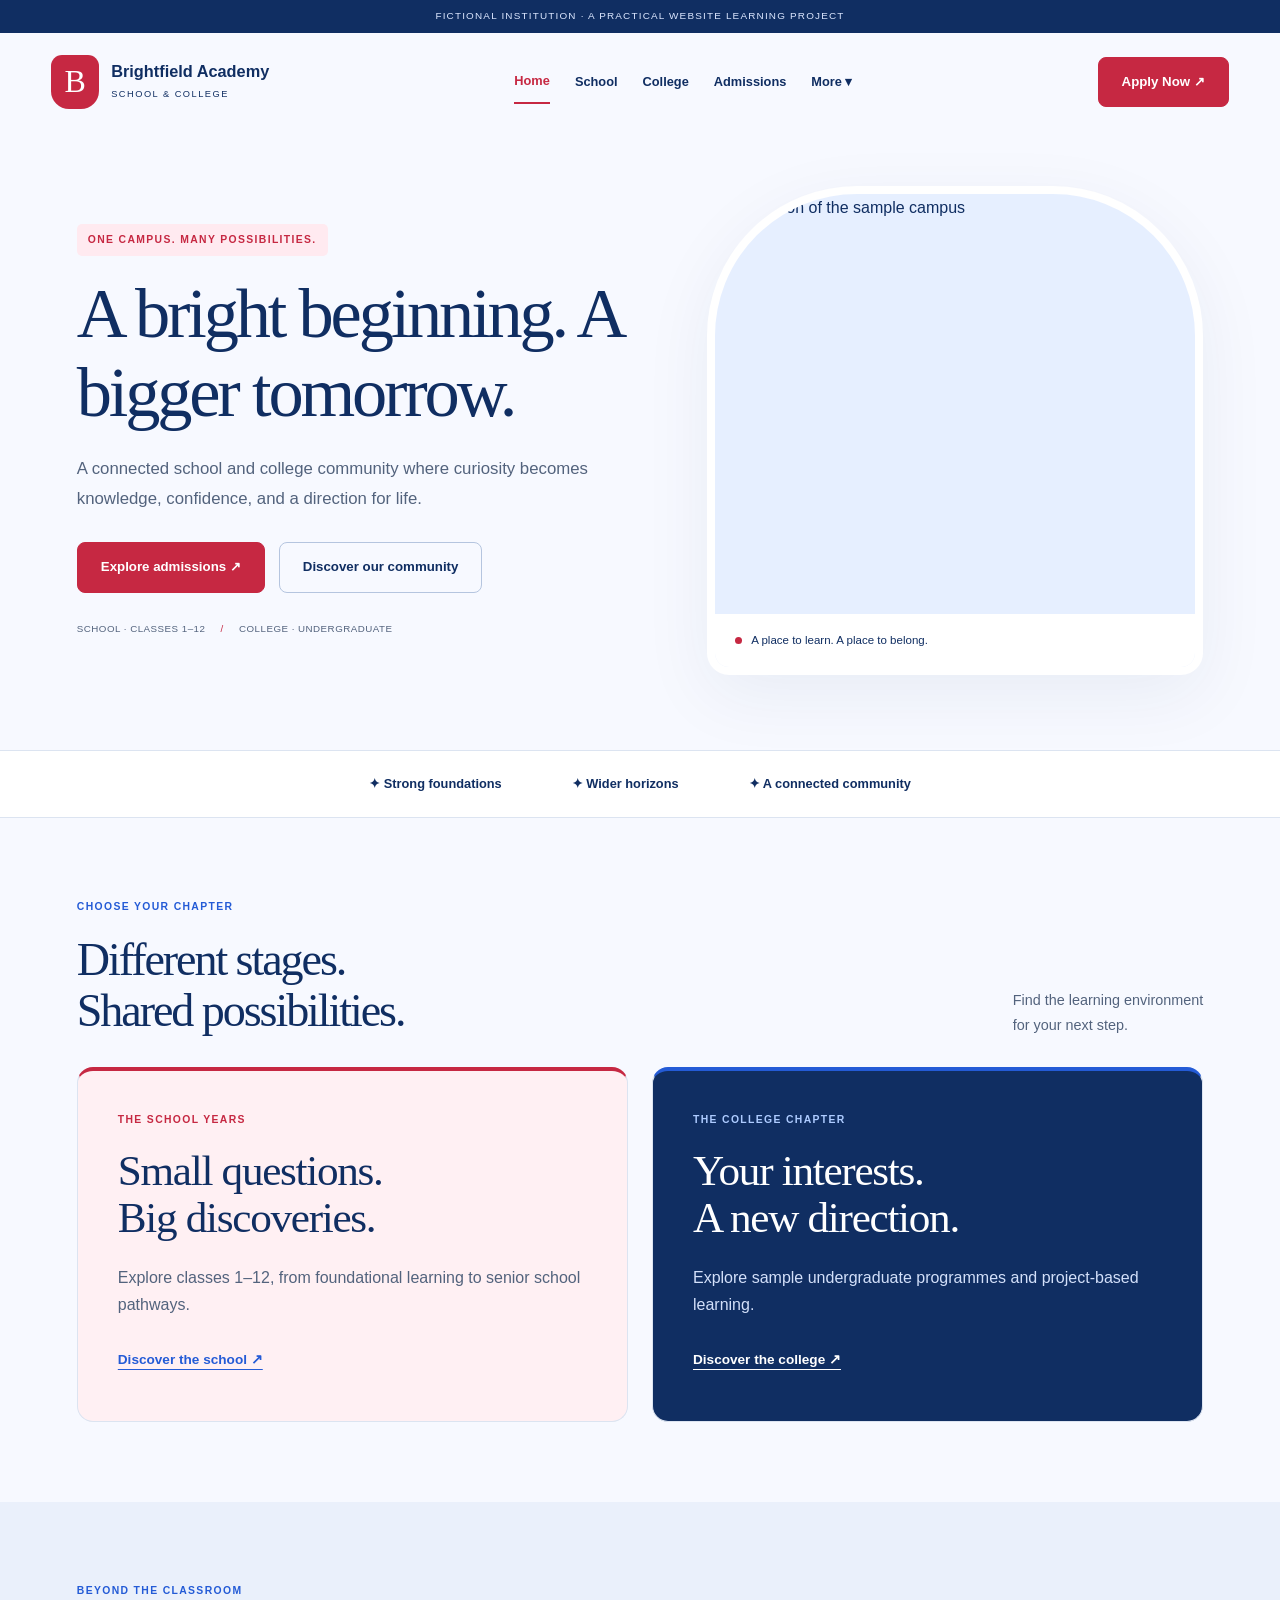
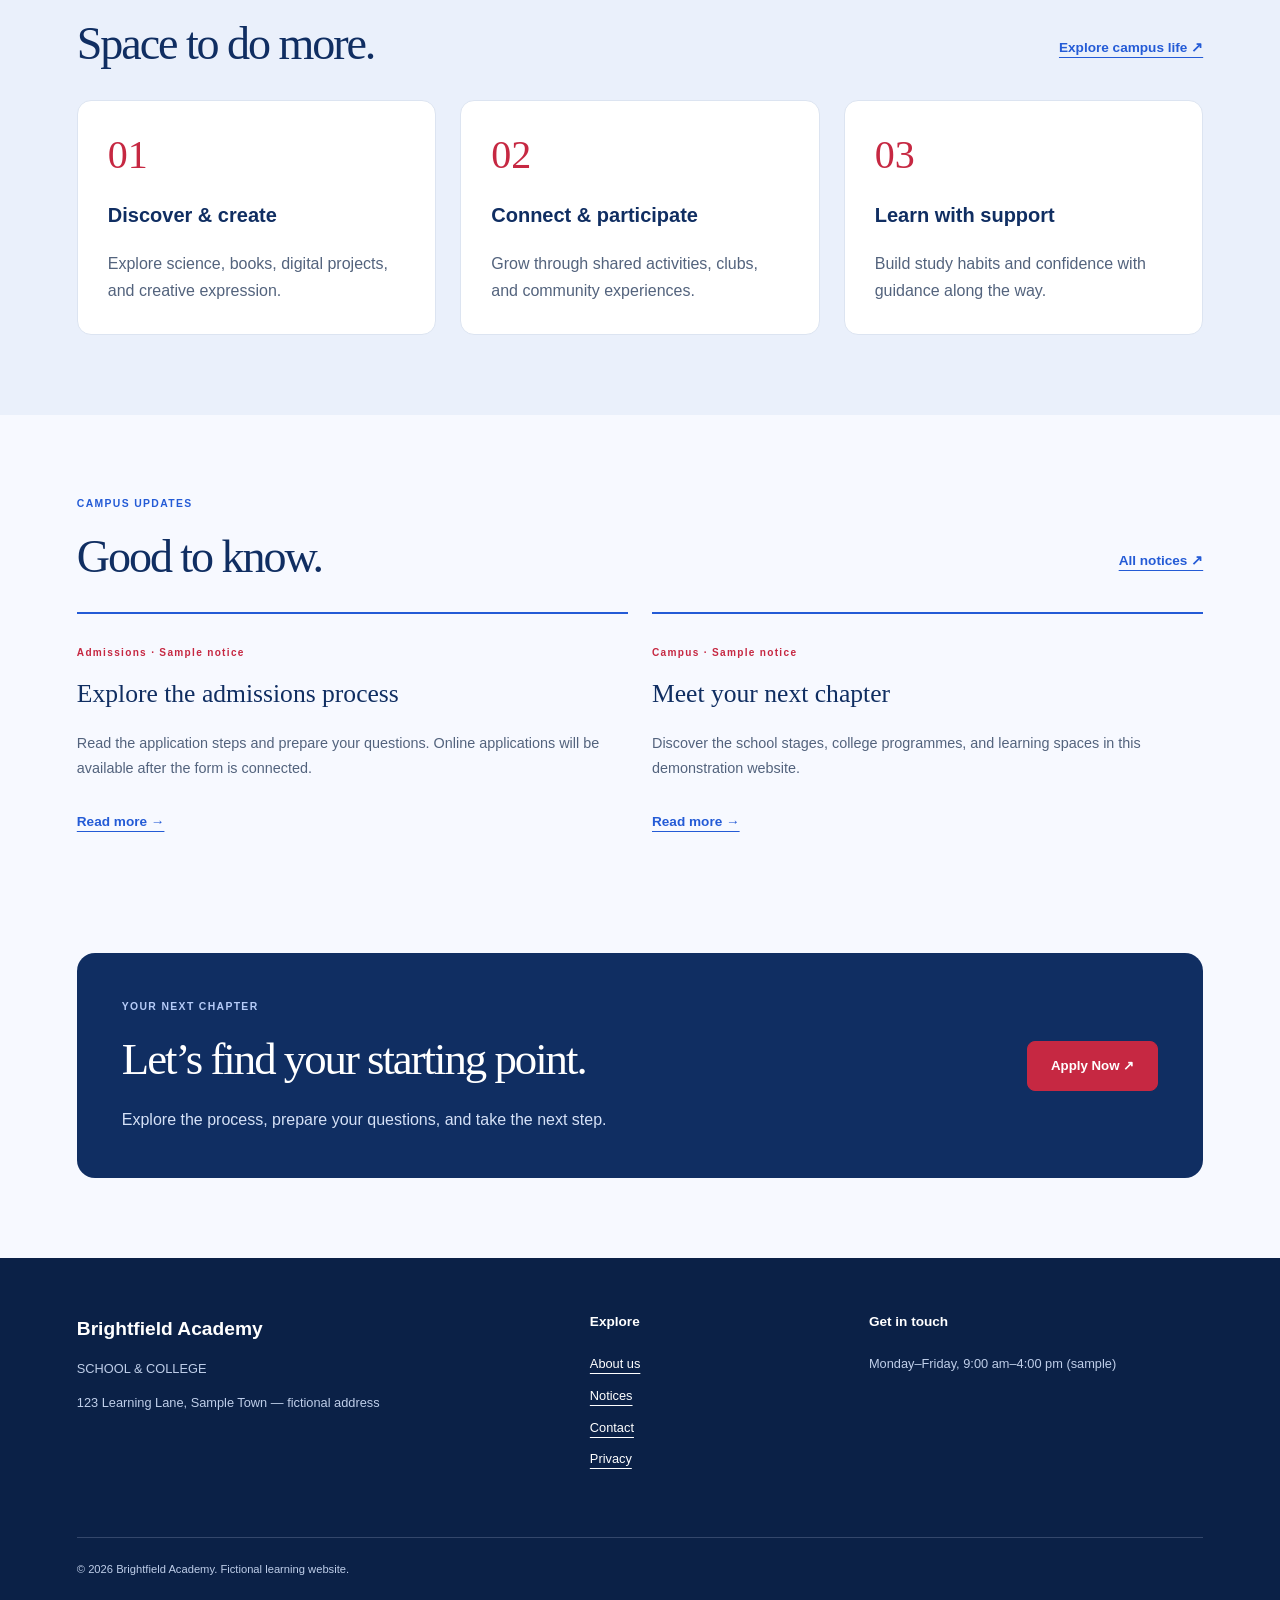
==== index.html @ e0f7668a "Add institution website" ====
<!doctype html>
<html lang="en"><head><meta charset="utf-8"><meta name="viewport" content="width=device-width, initial-scale=1, viewport-fit=cover"><meta name="description" content="Home — a sample school and college website."><title>Home | Brightfield Academy</title><link rel="stylesheet" href="site.css"><script src="site-config.js" defer></script><script src="site.js" defer></script></head>
<body data-title="Home"><a class="skip" href="#main">Skip to content</a><div class="demo-banner" data-demo>FICTIONAL INSTITUTION · A PRACTICAL WEBSITE LEARNING PROJECT</div><header id="site-header" class="site-header"></header><noscript><div class="info-note">Enable JavaScript to load institution details and navigation. <a href="index.html">Home</a> · <a href="school.html">School</a> · <a href="college.html">College</a> · <a href="admissions.html">Admissions</a> · <a href="contact.html">Contact</a></div></noscript><main id="main"><section class="home-hero wrap"><div class="hero-copy"><p class="eyebrow pill">ONE CAMPUS. MANY POSSIBILITIES.</p><h1 data-text="heroTitle">A bright beginning. A bigger tomorrow.</h1><p class="lead" data-text="heroDescription"></p><div class="actions"><a class="button" href="admissions.html">Explore admissions ↗</a><a class="secondary-button" href="about.html">Discover our community</a></div><p class="hero-foot">SCHOOL · CLASSES 1–12 <span>/</span> COLLEGE · UNDERGRADUATE</p></div><figure class="hero-visual"><img data-hero-image src="assets/campus.svg" alt="Illustrated campus"><figcaption><span class="visual-dot"></span> A place to learn. A place to belong.</figcaption></figure></section>
<div class="value-strip"><span>✦ Strong foundations</span><span>✦ Wider horizons</span><span>✦ A connected community</span></div>
<section class="section wrap"><div class="section-head"><div><p class="eyebrow">CHOOSE YOUR CHAPTER</p><h2>Different stages.<br> Shared possibilities.</h2></div><p>Find the learning environment<br> for your next step.</p></div><div class="grid two"><article class="path-card school-path"><p class="eyebrow">THE SCHOOL YEARS</p><h3>Small questions.<br> Big discoveries.</h3><p>Explore classes 1–12, from foundational learning to senior school pathways.</p><a class="inline-link" href="school.html">Discover the school ↗</a></article><article class="path-card college-path"><p class="eyebrow">THE COLLEGE CHAPTER</p><h3>Your interests.<br> A new direction.</h3><p>Explore sample undergraduate programmes and project-based learning.</p><a class="inline-link" href="college.html">Discover the college ↗</a></article></div></section>
<section class="tinted"><div class="section wrap"><div class="section-head"><div><p class="eyebrow">BEYOND THE CLASSROOM</p><h2>Space to do more.</h2></div><a class="inline-link" href="facilities.html">Explore campus life ↗</a></div><div class="grid three"><article class="card"><span class="feature-number">01</span><h3>Discover & create</h3><p>Explore science, books, digital projects, and creative expression.</p></article><article class="card"><span class="feature-number">02</span><h3>Connect & participate</h3><p>Grow through shared activities, clubs, and community experiences.</p></article><article class="card"><span class="feature-number">03</span><h3>Learn with support</h3><p>Build study habits and confidence with guidance along the way.</p></article></div></div></section>
<section class="section wrap"><div class="section-head"><div><p class="eyebrow">CAMPUS UPDATES</p><h2>Good to know.</h2></div><a href="notices.html" class="inline-link">All notices ↗</a></div><div class="grid two" data-notices></div></section><section class="cta wrap"><div><p class="eyebrow">YOUR NEXT CHAPTER</p><h2>Let’s find your starting point.</h2><p>Explore the process, prepare your questions, and take the next step.</p></div><a href="apply.html" class="button">Apply Now ↗</a></section></main><footer id="site-footer" class="site-footer"></footer><nav id="bottom-nav" class="bottom-nav" aria-label="Mobile navigation"></nav><dialog id="more-menu" aria-labelledby="menu-title"><div class="menu-top"><div><p class="eyebrow">EXPLORE</p><h2 id="menu-title">Find your next step.</h2></div><button type="button" aria-label="Close menu">✕</button></div><nav aria-label="All pages"></nav></dialog></body></html>
---- site.css ----
/* Shared layout for every page. Everyday content belongs in site-config.js. */
:root{--navy:#102e62;--blue:#245bd6;--red:#c62842;--text:#53637d;--paper:#f7f9ff;--line:#dce4f1;--white:#fff}*{box-sizing:border-box}html{scroll-behavior:smooth}body{margin:0;background:var(--paper);font:16px/1.7 Arial,Helvetica,sans-serif;color:var(--navy)}[hidden]{display:none!important}img{max-width:100%;display:block}a{color:inherit;text-underline-offset:5px}button,input{font:inherit}button{cursor:pointer}a,button,summary{outline-offset:5px}p{color:var(--text);margin:0 0 20px}h1,h2,h3{line-height:1.12;margin:0 0 22px}h1,h2{font-family:Georgia,serif;font-weight:400;letter-spacing:-.045em}h1{font-size:clamp(2.5rem,5.5vw,5.1rem);overflow-wrap:break-word}h2{font-size:clamp(2rem,3.6vw,3.3rem)}h3{font-size:1.25rem;line-height:1.3}figure{margin:0}.wrap{width:min(1180px,88%);margin-inline:auto}.demo-banner{background:var(--navy);color:#dce7ff;text-align:center;font-size:.62rem;letter-spacing:.12em;padding:8px 15px}.site-header{width:min(1320px,92%);margin:auto;display:flex;align-items:center;justify-content:space-between;gap:24px;padding:22px 0}.brand{display:flex;align-items:center;gap:12px;text-decoration:none;min-width:0}.brand strong{display:block;font-size:1.02rem;line-height:1.25}.brand small{display:block;font-size:.58rem;letter-spacing:.16em;margin-top:5px}.brand-mark{display:grid;place-items:center;background:var(--red);color:white;border-radius:11px 11px 18px 18px;width:48px;height:54px;flex-shrink:0;font:2rem Georgia,serif;overflow:hidden}.brand-mark img{width:100%;height:100%;object-fit:contain;background:white}.desktop-nav{display:flex;align-items:center;gap:25px}.desktop-nav a,.nav-more{font-size:.8rem;text-decoration:none;font-weight:bold;padding:10px 0}.desktop-nav a[aria-current]{color:var(--red);border-bottom:2px solid var(--red)}.nav-more{background:none;border:0;color:var(--navy)}.button,.secondary-button{min-height:48px;display:inline-flex;align-items:center;justify-content:center;text-align:center;gap:12px;padding:13px 23px;text-decoration:none;border-radius:8px;font-size:.83rem;font-weight:bold;background:var(--red);color:white;border:1px solid var(--red)}.button:hover{background:#a91d35}.secondary-button{color:var(--navy);background:transparent;border-color:#b5c5df}.secondary-button:hover{background:#eaf0ff}.header-apply{white-space:nowrap;flex-shrink:0}.home-hero{display:grid;grid-template-columns:1.15fr 1fr;gap:60px;align-items:center;padding:55px 0 75px}.home-hero>*{min-width:0}.eyebrow{font-size:.65rem;font-weight:bold;letter-spacing:.13em;color:var(--blue);margin-bottom:18px}.pill{display:inline-block;padding:7px 11px;background:#ffeaf0;color:var(--red);border-radius:5px}.lead{font-size:1.05rem;max-width:620px;line-height:1.8}.actions{display:flex;flex-wrap:wrap;gap:14px;margin:28px 0}.hero-foot{font-size:.61rem;letter-spacing:.05em;margin:0}.hero-foot span{margin:0 12px;color:var(--red)}.hero-visual{background:#e6efff;border:8px solid white;border-radius:150px 150px 22px 22px;overflow:hidden;box-shadow:0 20px 70px #102e6210}.hero-visual img{width:100%;height:auto;aspect-ratio:8/7;object-fit:contain}.hero-visual figcaption{display:flex;align-items:center;gap:9px;padding:17px 20px;background:white;font-size:.72rem}.visual-dot{width:7px;height:7px;border-radius:50%;background:var(--red);flex-shrink:0}.value-strip{display:flex;justify-content:center;gap:70px;flex-wrap:wrap;padding:22px 6%;border-block:1px solid var(--line);background:white;font-size:.8rem;font-weight:bold}.section{padding-block:80px}.section-head{display:flex;justify-content:space-between;align-items:end;gap:35px;margin-bottom:30px}.section-head h2{margin-bottom:0}.section-head>p{max-width:350px;font-size:.9rem;margin:0}.grid{display:grid;gap:24px}.grid>*{min-width:0}.two{grid-template-columns:repeat(2,minmax(0,1fr))}.three{grid-template-columns:repeat(3,minmax(0,1fr))}.path-card{padding:40px;border:1px solid var(--line);border-radius:16px;background:#fff}.path-card h3{font:2.7rem/1.1 Georgia,serif;letter-spacing:-.03em}.school-path{background:#fff0f3;border-top:4px solid var(--red)}.school-path .eyebrow{color:var(--red)}.college-path{background:var(--navy);color:white;border-top:4px solid var(--blue)}.college-path p{color:#d3e0fa}.college-path .inline-link{color:white}.college-path .eyebrow{color:#adcbff}.inline-link{font-size:.85rem;font-weight:bold;display:inline-block;padding:10px 0;color:var(--blue)}.tinted{background:#eaf0fb}.card{padding:30px;background:white;border:1px solid var(--line);border-radius:14px}.card p:last-child{margin-bottom:0}.feature-number{display:block;font:2.5rem Georgia,serif;color:var(--red);margin-bottom:24px}.notice-card{padding:30px 0;border-top:2px solid var(--blue)}.notice-card h3{font:1.6rem Georgia,serif}.notice-card p{font-size:.9rem}.notice-card .eyebrow{font-size:.63rem;color:var(--red)}.cta{display:flex;align-items:center;justify-content:space-between;gap:35px;margin-bottom:80px;border-radius:18px;background:var(--navy);color:white;padding:45px}.cta h2{font-size:clamp(2rem,3.5vw,3rem)}.cta p{color:#d5e1f7}.cta .eyebrow{color:#b5cbf8}.cta p:last-child{margin:0}.cta .button{flex-shrink:0}.site-footer{background:#0b2147;color:white;padding:55px max(6%,calc((100% - 1180px)/2)) 25px;display:grid;grid-template-columns:1.4fr .7fr 1fr;gap:45px;font-size:.8rem}.site-footer strong{font-size:1.2rem}.site-footer p{color:#bfcee9;margin:12px 0;overflow-wrap:anywhere}.site-footer h3{font-size:.85rem}.site-footer a{display:block;width:fit-content;max-width:100%;overflow-wrap:anywhere;margin-bottom:10px}.copyright{grid-column:1/-1;border-top:1px solid #34476b;padding-top:22px;font-size:.7rem}.page-hero{padding:65px 0 55px;border-bottom:1px solid var(--line)}.page-hero h1{max-width:900px}.page-hero .lead{margin:0}.split{display:grid;grid-template-columns:repeat(2,minmax(0,1fr));align-items:center;gap:65px}.rounded-image{width:100%;border-radius:20px;background:#e6efff}.small{font-size:.8rem}.info-note{padding:20px;border-left:3px solid var(--blue);background:#edf3ff;font-size:.85rem;margin-top:28px}.course{border-top:3px solid var(--blue);display:flex;flex-direction:column}.course .inline-link{margin-top:auto}.gallery-card{background:white;border:1px solid var(--line);border-radius:14px;overflow:hidden}.gallery-card img{width:100%;aspect-ratio:4/3;object-fit:cover}.gallery-card figcaption{padding:16px 20px;font-size:.85rem}.steps{padding:0;list-style:none;display:grid;grid-template-columns:repeat(4,minmax(0,1fr));gap:25px;counter-reset:step}.steps li{counter-increment:step;border-top:2px solid var(--blue);padding-top:22px}.steps li:before{content:'0' counter(step);display:block;font:2rem Georgia,serif;color:var(--red);margin-bottom:20px}.steps p{font-size:.9rem}.check-list{padding-left:20px}.check-list li{padding:8px 0;color:var(--text)}.check-list li::marker{color:var(--red)}.narrow{max-width:800px}details{border-bottom:1px solid var(--line);padding:20px 0}summary{cursor:pointer;font-weight:bold;min-height:30px}details p{margin-top:16px;font-size:.9rem}.application-layout{display:grid;grid-template-columns:1.1fr 1fr;align-items:start;gap:60px}.application-panel{padding:35px;border:1px solid var(--line);border-radius:16px;background:white;border-top:4px solid var(--red)}.status-tag{display:inline-block;font-size:.62rem;color:#a31f35;background:#ffeaf0;padding:5px 10px;border-radius:5px;margin-bottom:20px;letter-spacing:.08em;font-weight:bold}.contact-list article{padding:22px 0;border-bottom:1px solid var(--line)}.contact-list a{display:block;width:fit-content;overflow-wrap:anywhere}.contact-list .eyebrow{margin-bottom:8px}.contact-help h2{font-size:2.5rem}.contact-help .small{margin-top:24px}.prose h2{font-size:1.8rem;margin-top:35px}.prose h2:first-child{margin-top:0}.bottom-nav{display:none}.skip{position:absolute;top:-100px;left:15px;background:white;z-index:50;padding:12px}.skip:focus{top:12px}.locked{overflow:hidden}dialog{border:0;padding:30px;border-radius:22px;color:var(--navy);width:min(540px,calc(100% - 32px));max-height:85dvh;box-shadow:0 25px 90px #061c4a45}dialog::backdrop{background:#061c4a99;backdrop-filter:blur(4px)}.menu-top{display:flex;justify-content:space-between;align-items:start;gap:20px}.menu-top h2{font-size:1.8rem}.menu-top .eyebrow{margin-bottom:10px}.menu-top button{width:44px;height:44px;border:0;border-radius:50%;background:#edf2fc;color:var(--navy);flex-shrink:0}dialog nav{display:grid}dialog nav a{display:flex;align-items:center;gap:18px;padding:14px 5px;min-height:51px;text-decoration:none;border-top:1px solid var(--line);font-size:.9rem}dialog nav [aria-current]{color:var(--red);font-weight:bold}.menu-number{font-size:.7rem;color:var(--red)}.menu-arrow{margin-left:auto;color:var(--blue)}
@media(max-width:1100px){.desktop-nav{gap:17px}.site-header{gap:16px}.brand strong{font-size:.9rem}.home-hero{gap:32px}.hero-visual{border-radius:100px 100px 18px 18px}.three{grid-template-columns:repeat(2,minmax(0,1fr))}.steps{grid-template-columns:repeat(2,minmax(0,1fr))}}
@media(max-width:900px){body{padding-bottom:calc(76px + env(safe-area-inset-bottom))}.desktop-nav{display:none}.site-header{width:88%;padding-block:17px}.header-apply{min-height:44px;padding:10px 14px;font-size:.75rem}.home-hero{grid-template-columns:1fr;padding:35px 0 45px;gap:30px}.hero-copy{max-width:650px}.home-hero h1{font-size:clamp(2.6rem,7.8vw,4.3rem);max-width:650px}.hero-visual{width:100%;max-width:650px;border-radius:70px 70px 18px 18px}.hero-visual img{aspect-ratio:8/5;object-fit:contain}.value-strip{justify-content:flex-start;gap:12px 28px;font-size:.7rem}.section{padding-block:55px}.split,.application-layout{grid-template-columns:1fr;gap:30px}.section-head{align-items:start}.cta{padding:32px;margin-bottom:55px}.site-footer{gap:25px;grid-template-columns:1fr 1fr}.site-footer>div:first-child{grid-column:1/-1}.page-hero{padding:40px 0}.page-hero h1{font-size:clamp(2.5rem,7.5vw,4rem)}.bottom-nav{position:fixed;bottom:0;left:0;right:0;z-index:30;display:grid;grid-template-columns:repeat(5,minmax(0,1fr));gap:0;background:#fffffffa;backdrop-filter:blur(12px);border-top:1px solid var(--line);box-shadow:0 -5px 30px #102e6210;padding:7px 8px calc(7px + env(safe-area-inset-bottom))}.bottom-nav a,.bottom-nav button{display:flex;flex-direction:column;align-items:center;justify-content:center;gap:2px;min-height:53px;min-width:0;padding:4px 0;background:none;border:0;color:var(--text);text-decoration:none;font-size:.6rem;font-weight:bold;border-radius:10px;line-height:1.5}.bottom-nav .nav-icon{font-size:1.4rem;line-height:1.2}.bottom-nav [aria-current],.bottom-nav button[aria-expanded=true]{color:var(--red);background:#fff0f3}dialog{margin:auto 0 0;width:100%;max-width:none;border-radius:22px 22px 0 0;padding:25px 6% calc(25px + env(safe-area-inset-bottom));max-height:85dvh}}
@media(max-width:560px){.wrap{width:88%}.brand{gap:8px}.brand strong{font-size:.8rem;max-width:145px}.brand small{font-size:.48rem;letter-spacing:.1em}.brand-mark{width:36px;height:42px;font-size:1.6rem}.site-header{gap:10px}.header-apply{padding:9px 11px;font-size:.68rem}.demo-banner{font-size:.52rem;letter-spacing:.06em}.home-hero h1{font-size:clamp(2.1rem,9.5vw,3.1rem);line-height:1.08}.lead{font-size:.95rem}.pill{font-size:.53rem;letter-spacing:.08em}.actions{flex-direction:column}.actions a{width:100%}.hero-foot{font-size:.55rem;line-height:1.8}.hero-foot span{margin-inline:6px}.hero-visual{border-width:5px;border-radius:55px 55px 16px 16px}.hero-visual img{aspect-ratio:8/5.6}.hero-visual figcaption{font-size:.63rem;padding:13px}.two,.three{grid-template-columns:1fr}.section-head{display:block}.section-head>p,.section-head>.inline-link{margin-top:16px}.path-card{padding:27px}.path-card h3{font-size:2.2rem}.card{padding:25px}.cta{display:block;padding:28px}.cta .button{width:100%;margin-top:24px}.cta h2{font-size:2rem}.site-footer{grid-template-columns:1fr}.site-footer>div:first-child{grid-column:auto}.copyright{grid-column:auto}.page-hero h1{font-size:clamp(2.15rem,9vw,3rem)}.page-hero h1 br{display:none}.page-hero h1 br:after{content:' '}.steps{grid-template-columns:1fr;gap:20px}.steps li{padding:18px 0}.steps li:before{margin-bottom:12px}.application-panel{padding:25px}.contact-help h2{font-size:2rem}h2{font-size:2.15rem}}
@media(prefers-reduced-motion:reduce){html{scroll-behavior:auto}}
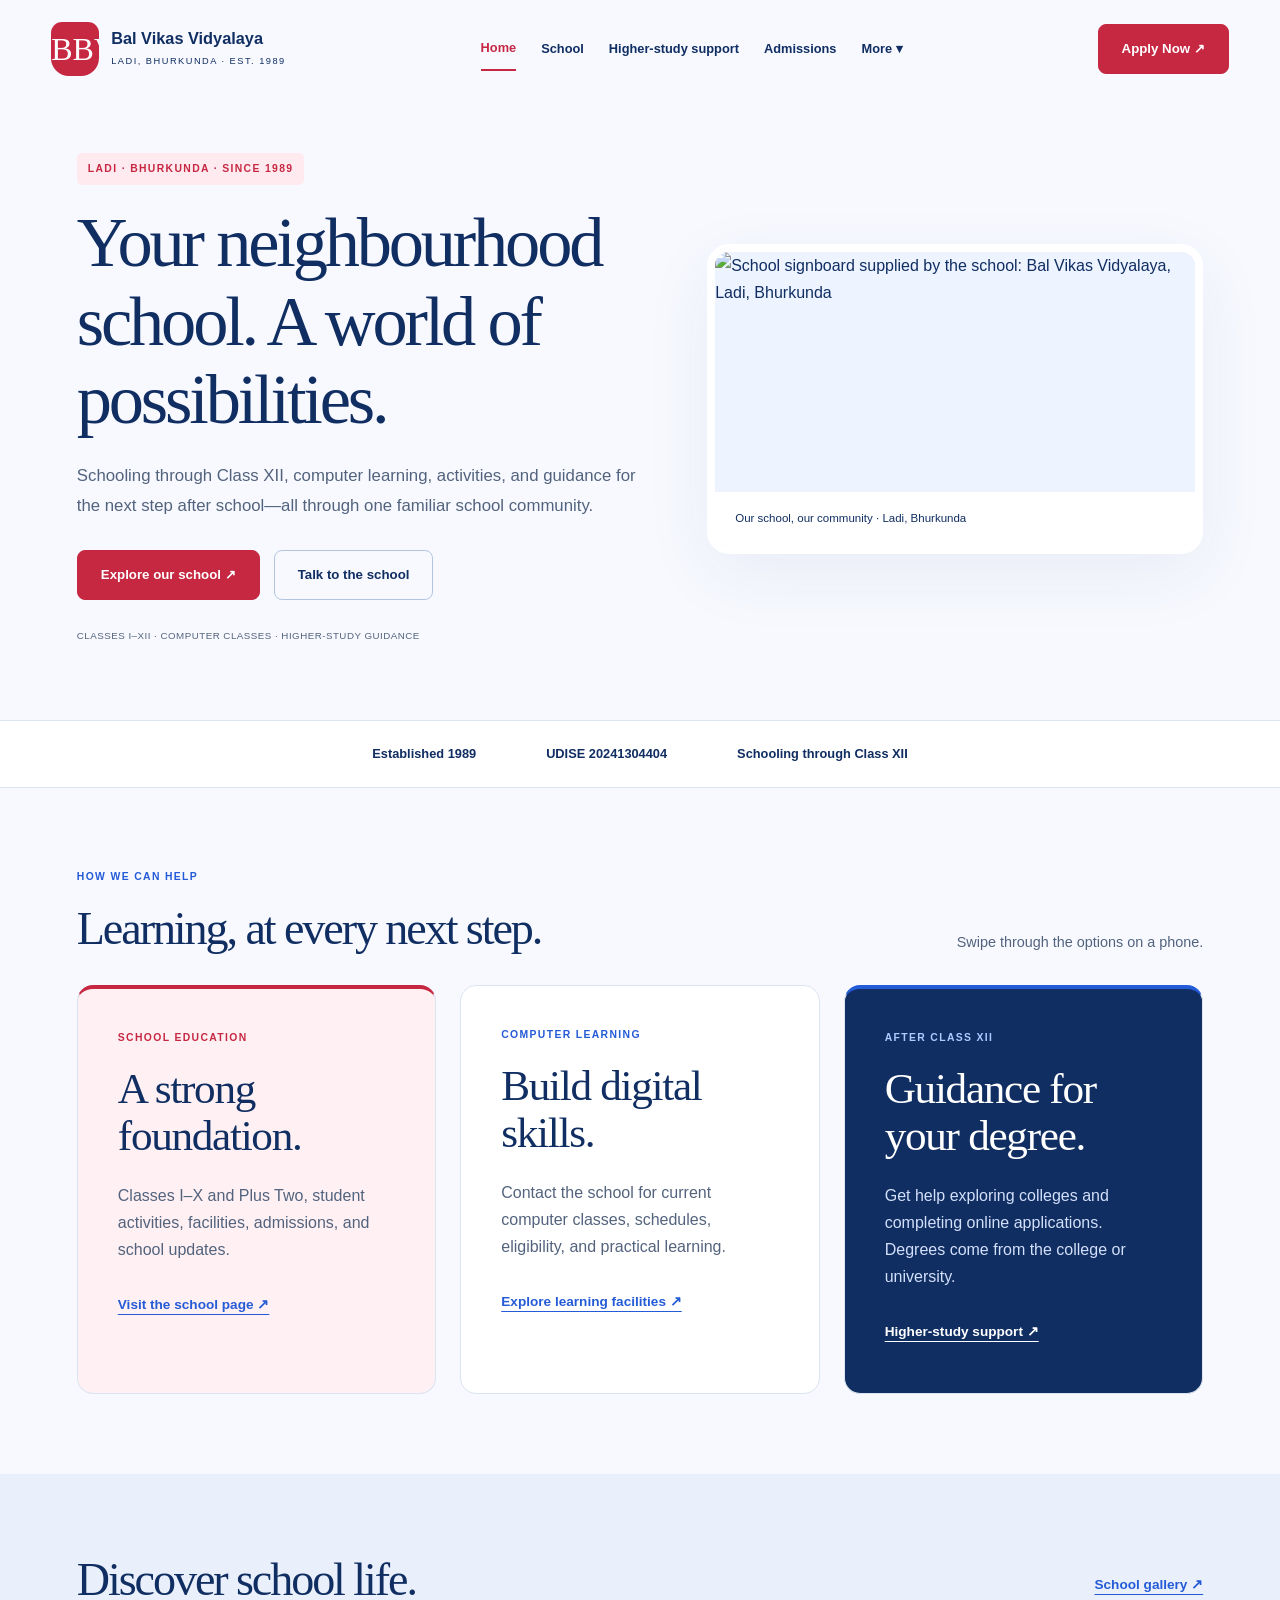
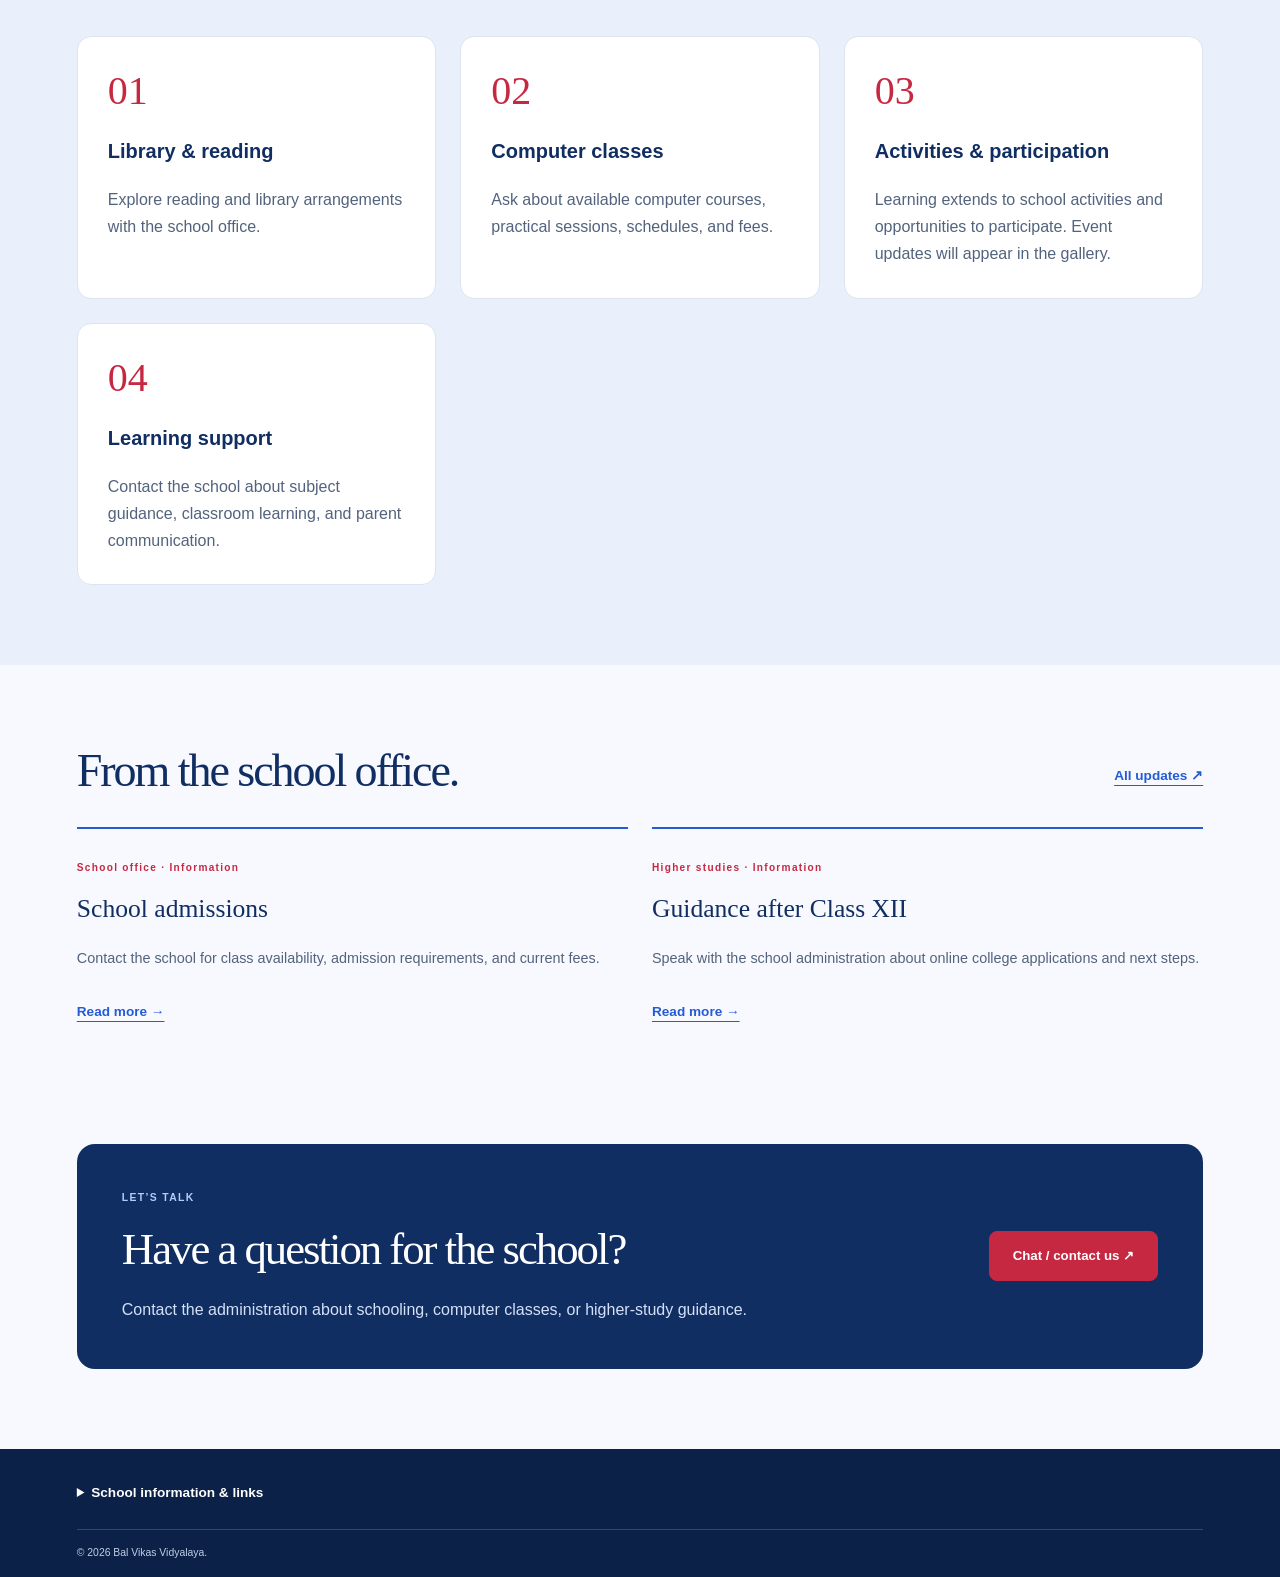
==== commit fc44c93d: "v1" ====
--- a/index.html
+++ b/index.html
@@ -1,7 +1,3 @@
 <!doctype html>
-<html lang="en"><head><meta charset="utf-8"><meta name="viewport" content="width=device-width, initial-scale=1, viewport-fit=cover"><meta name="description" content="Home — a sample school and college website."><title>Home | Brightfield Academy</title><link rel="stylesheet" href="site.css"><script src="site-config.js" defer></script><script src="site.js" defer></script></head>
-<body data-title="Home"><a class="skip" href="#main">Skip to content</a><div class="demo-banner" data-demo>FICTIONAL INSTITUTION · A PRACTICAL WEBSITE LEARNING PROJECT</div><header id="site-header" class="site-header"></header><noscript><div class="info-note">Enable JavaScript to load institution details and navigation. <a href="index.html">Home</a> · <a href="school.html">School</a> · <a href="college.html">College</a> · <a href="admissions.html">Admissions</a> · <a href="contact.html">Contact</a></div></noscript><main id="main"><section class="home-hero wrap"><div class="hero-copy"><p class="eyebrow pill">ONE CAMPUS. MANY POSSIBILITIES.</p><h1 data-text="heroTitle">A bright beginning. A bigger tomorrow.</h1><p class="lead" data-text="heroDescription"></p><div class="actions"><a class="button" href="admissions.html">Explore admissions ↗</a><a class="secondary-button" href="about.html">Discover our community</a></div><p class="hero-foot">SCHOOL · CLASSES 1–12 <span>/</span> COLLEGE · UNDERGRADUATE</p></div><figure class="hero-visual"><img data-hero-image src="assets/campus.svg" alt="Illustrated campus"><figcaption><span class="visual-dot"></span> A place to learn. A place to belong.</figcaption></figure></section>
-<div class="value-strip"><span>✦ Strong foundations</span><span>✦ Wider horizons</span><span>✦ A connected community</span></div>
-<section class="section wrap"><div class="section-head"><div><p class="eyebrow">CHOOSE YOUR CHAPTER</p><h2>Different stages.<br> Shared possibilities.</h2></div><p>Find the learning environment<br> for your next step.</p></div><div class="grid two"><article class="path-card school-path"><p class="eyebrow">THE SCHOOL YEARS</p><h3>Small questions.<br> Big discoveries.</h3><p>Explore classes 1–12, from foundational learning to senior school pathways.</p><a class="inline-link" href="school.html">Discover the school ↗</a></article><article class="path-card college-path"><p class="eyebrow">THE COLLEGE CHAPTER</p><h3>Your interests.<br> A new direction.</h3><p>Explore sample undergraduate programmes and project-based learning.</p><a class="inline-link" href="college.html">Discover the college ↗</a></article></div></section>
-<section class="tinted"><div class="section wrap"><div class="section-head"><div><p class="eyebrow">BEYOND THE CLASSROOM</p><h2>Space to do more.</h2></div><a class="inline-link" href="facilities.html">Explore campus life ↗</a></div><div class="grid three"><article class="card"><span class="feature-number">01</span><h3>Discover & create</h3><p>Explore science, books, digital projects, and creative expression.</p></article><article class="card"><span class="feature-number">02</span><h3>Connect & participate</h3><p>Grow through shared activities, clubs, and community experiences.</p></article><article class="card"><span class="feature-number">03</span><h3>Learn with support</h3><p>Build study habits and confidence with guidance along the way.</p></article></div></div></section>
-<section class="section wrap"><div class="section-head"><div><p class="eyebrow">CAMPUS UPDATES</p><h2>Good to know.</h2></div><a href="notices.html" class="inline-link">All notices ↗</a></div><div class="grid two" data-notices></div></section><section class="cta wrap"><div><p class="eyebrow">YOUR NEXT CHAPTER</p><h2>Let’s find your starting point.</h2><p>Explore the process, prepare your questions, and take the next step.</p></div><a href="apply.html" class="button">Apply Now ↗</a></section></main><footer id="site-footer" class="site-footer"></footer><nav id="bottom-nav" class="bottom-nav" aria-label="Mobile navigation"></nav><dialog id="more-menu" aria-labelledby="menu-title"><div class="menu-top"><div><p class="eyebrow">EXPLORE</p><h2 id="menu-title">Find your next step.</h2></div><button type="button" aria-label="Close menu">✕</button></div><nav aria-label="All pages"></nav></dialog></body></html>+<html lang="en"><head><meta charset="utf-8"><meta name="viewport" content="width=device-width, initial-scale=1, viewport-fit=cover"><meta name="description" content="Home — Bal Vikas Vidyalaya, Ladi, Bhurkunda, established 1989."><title>Home | Bal Vikas Vidyalaya</title><link rel="stylesheet" href="site.css"><script src="site-config.js" defer></script><script src="site.js" defer></script></head>
+<body data-title="Home"><a class="skip" href="#main">Skip to content</a><div class="demo-banner" data-demo>BAL VIKAS VIDYALAYA · LADI, BHURKUNDA</div><header id="site-header" class="site-header"></header><noscript><div class="info-note">Enable JavaScript to load institution details and navigation. <a href="index.html">Home</a> · <a href="school.html">School</a> · <a href="college.html">Higher-study support</a> · <a href="admissions.html">Admissions</a> · <a href="contact.html">Contact</a></div></noscript><main id="main"><section class="home-hero wrap"><div class="hero-copy"><p class="eyebrow pill">LADI · BHURKUNDA · SINCE 1989</p><h1 data-text="heroTitle"></h1><p class="lead" data-text="heroDescription"></p><div class="actions"><a class="button" href="school.html">Explore our school ↗</a><a class="secondary-button" href="chat.html">Talk to the school</a></div><p class="hero-foot">CLASSES I–XII · COMPUTER CLASSES · HIGHER-STUDY GUIDANCE</p></div><figure class="hero-visual"><img data-hero-image src="assets/school-board.png" alt="School signboard"><figcaption>Our school, our community · Ladi, Bhurkunda</figcaption></figure></section><div class="value-strip"><span>Established <strong data-text="established"></strong></span><span>UDISE <strong data-text="udise"></strong></span><span>Schooling through Class XII</span></div><section class="section wrap"><div class="section-head"><div><p class="eyebrow">HOW WE CAN HELP</p><h2>Learning, at every next step.</h2></div><p>Swipe through the options on a phone.</p></div><div class="grid three mobile-rail"><article class="path-card school-path"><p class="eyebrow">SCHOOL EDUCATION</p><h3>A strong foundation.</h3><p>Classes I–X and Plus Two, student activities, facilities, admissions, and school updates.</p><a href="school.html" class="inline-link">Visit the school page ↗</a></article><article class="path-card"><p class="eyebrow">COMPUTER LEARNING</p><h3>Build digital skills.</h3><p>Contact the school for current computer classes, schedules, eligibility, and practical learning.</p><a href="facilities.html" class="inline-link">Explore learning facilities ↗</a></article><article class="path-card college-path"><p class="eyebrow">AFTER CLASS XII</p><h3>Guidance for your degree.</h3><p>Get help exploring colleges and completing online applications. Degrees come from the college or university.</p><a href="college.html" class="inline-link">Higher-study support ↗</a></article></div></section><section class="tinted"><div class="section wrap"><div class="section-head"><h2>Discover school life.</h2><a href="gallery.html" class="inline-link">School gallery ↗</a></div><div class="grid three mobile-rail" data-facilities></div></div></section><section class="section wrap"><div class="section-head"><h2>From the school office.</h2><a href="notices.html" class="inline-link">All updates ↗</a></div><div class="grid two mobile-rail" data-notices></div></section><section class="cta wrap"><div><p class="eyebrow">LET’S TALK</p><h2>Have a question for the school?</h2><p>Contact the administration about schooling, computer classes, or higher-study guidance.</p></div><a class="button" href="chat.html">Chat / contact us ↗</a></section></main><footer id="site-footer" class="site-footer"></footer><nav id="bottom-nav" class="bottom-nav" aria-label="Mobile navigation"></nav><dialog id="more-menu" aria-labelledby="menu-title"><div class="menu-top"><div><p class="eyebrow">EXPLORE</p><h2 id="menu-title">Find your next step.</h2></div><button type="button" aria-label="Close menu">✕</button></div><nav aria-label="All pages"></nav></dialog></body></html>
--- a/site.css
+++ b/site.css
@@ -4,3 +4,12 @@
 @media(max-width:900px){body{padding-bottom:calc(76px + env(safe-area-inset-bottom))}.desktop-nav{display:none}.site-header{width:88%;padding-block:17px}.header-apply{min-height:44px;padding:10px 14px;font-size:.75rem}.home-hero{grid-template-columns:1fr;padding:35px 0 45px;gap:30px}.hero-copy{max-width:650px}.home-hero h1{font-size:clamp(2.6rem,7.8vw,4.3rem);max-width:650px}.hero-visual{width:100%;max-width:650px;border-radius:70px 70px 18px 18px}.hero-visual img{aspect-ratio:8/5;object-fit:contain}.value-strip{justify-content:flex-start;gap:12px 28px;font-size:.7rem}.section{padding-block:55px}.split,.application-layout{grid-template-columns:1fr;gap:30px}.section-head{align-items:start}.cta{padding:32px;margin-bottom:55px}.site-footer{gap:25px;grid-template-columns:1fr 1fr}.site-footer>div:first-child{grid-column:1/-1}.page-hero{padding:40px 0}.page-hero h1{font-size:clamp(2.5rem,7.5vw,4rem)}.bottom-nav{position:fixed;bottom:0;left:0;right:0;z-index:30;display:grid;grid-template-columns:repeat(5,minmax(0,1fr));gap:0;background:#fffffffa;backdrop-filter:blur(12px);border-top:1px solid var(--line);box-shadow:0 -5px 30px #102e6210;padding:7px 8px calc(7px + env(safe-area-inset-bottom))}.bottom-nav a,.bottom-nav button{display:flex;flex-direction:column;align-items:center;justify-content:center;gap:2px;min-height:53px;min-width:0;padding:4px 0;background:none;border:0;color:var(--text);text-decoration:none;font-size:.6rem;font-weight:bold;border-radius:10px;line-height:1.5}.bottom-nav .nav-icon{font-size:1.4rem;line-height:1.2}.bottom-nav [aria-current],.bottom-nav button[aria-expanded=true]{color:var(--red);background:#fff0f3}dialog{margin:auto 0 0;width:100%;max-width:none;border-radius:22px 22px 0 0;padding:25px 6% calc(25px + env(safe-area-inset-bottom));max-height:85dvh}}
 @media(max-width:560px){.wrap{width:88%}.brand{gap:8px}.brand strong{font-size:.8rem;max-width:145px}.brand small{font-size:.48rem;letter-spacing:.1em}.brand-mark{width:36px;height:42px;font-size:1.6rem}.site-header{gap:10px}.header-apply{padding:9px 11px;font-size:.68rem}.demo-banner{font-size:.52rem;letter-spacing:.06em}.home-hero h1{font-size:clamp(2.1rem,9.5vw,3.1rem);line-height:1.08}.lead{font-size:.95rem}.pill{font-size:.53rem;letter-spacing:.08em}.actions{flex-direction:column}.actions a{width:100%}.hero-foot{font-size:.55rem;line-height:1.8}.hero-foot span{margin-inline:6px}.hero-visual{border-width:5px;border-radius:55px 55px 16px 16px}.hero-visual img{aspect-ratio:8/5.6}.hero-visual figcaption{font-size:.63rem;padding:13px}.two,.three{grid-template-columns:1fr}.section-head{display:block}.section-head>p,.section-head>.inline-link{margin-top:16px}.path-card{padding:27px}.path-card h3{font-size:2.2rem}.card{padding:25px}.cta{display:block;padding:28px}.cta .button{width:100%;margin-top:24px}.cta h2{font-size:2rem}.site-footer{grid-template-columns:1fr}.site-footer>div:first-child{grid-column:auto}.copyright{grid-column:auto}.page-hero h1{font-size:clamp(2.15rem,9vw,3rem)}.page-hero h1 br{display:none}.page-hero h1 br:after{content:' '}.steps{grid-template-columns:1fr;gap:20px}.steps li{padding:18px 0}.steps li:before{margin-bottom:12px}.application-panel{padding:25px}.contact-help h2{font-size:2rem}h2{font-size:2.15rem}}
 @media(prefers-reduced-motion:reduce){html{scroll-behavior:auto}}
+/* School services and compact mobile presentation */
+.hero-visual{border-radius:22px}.hero-visual img{aspect-ratio:2/1;object-fit:contain;background:#edf3ff}.hero-visual figcaption{font-size:.72rem}
+.school-stats{display:grid;grid-template-columns:repeat(4,minmax(0,1fr));gap:15px;margin-bottom:18px}.school-stats article{padding:24px;background:white;border:1px solid var(--line);border-radius:12px}.school-stats strong{font:1.7rem Georgia,serif;display:block;line-height:1.2;margin-bottom:10px}.school-stats span{font-size:.75rem;color:var(--text)}
+.filters{display:flex;gap:10px;flex-wrap:wrap;margin-bottom:18px}.filters button{background:white;border:1px solid var(--line);color:var(--navy);padding:10px 17px;min-height:44px;border-radius:9px}.filters button[aria-pressed=true]{background:var(--blue);color:white}.gallery-card figcaption p{font-size:.58rem;margin-bottom:8px}.gallery-card .inline-link{display:block}.gallery-card img{object-fit:contain;background:#e6efff}
+.site-footer{display:block;padding:24px max(6%,calc((100% - 1180px)/2)) 16px}.footer-details{margin:0;padding:0;border:0}.footer-details>summary{font-size:.85rem;min-height:44px;display:list-item;padding:8px 0;color:white}.footer-grid{display:grid;grid-template-columns:1.4fr .7fr 1fr;gap:30px;padding-top:22px}.site-footer .copyright{padding-top:14px;margin:12px 0 0;font-size:.65rem}.site-footer .footer-grid p{font-size:.75rem}
+#more-menu{padding:0;overflow:hidden}#more-menu[open]{display:flex;flex-direction:column;max-height:85dvh}.menu-top{padding:24px 26px 12px;flex-shrink:0;border-bottom:1px solid var(--line);background:white}.menu-top h2{margin-bottom:12px}.menu-top button{position:relative;z-index:2}.menu-top .eyebrow{margin-bottom:8px}#more-menu nav{overflow-y:auto;overscroll-behavior:contain;padding:0 26px max(22px,env(safe-area-inset-bottom));min-height:0}#more-menu nav a{flex-shrink:0}
+@media(max-width:1100px){.desktop-nav{gap:12px}.desktop-nav a,.nav-more{font-size:.73rem}}
+@media(max-width:900px){.home-hero{gap:25px}.hero-visual{border-radius:15px}.hero-visual img{aspect-ratio:2/1}.footer-grid{grid-template-columns:1fr 1fr;gap:18px}.footer-grid>div:first-child{grid-column:1/-1}.mobile-rail{display:grid;grid-auto-flow:column;grid-template-columns:none;grid-auto-columns:minmax(0,80%);gap:16px;overflow-x:auto;scroll-snap-type:x mandatory;overscroll-behavior-x:contain;padding:3px 0 16px;scroll-padding-inline:0}.mobile-rail>*{scroll-snap-align:start;min-width:0}.mobile-rail .path-card{padding:26px}.mobile-rail .path-card h3{font-size:2rem}.school-stats{grid-template-columns:repeat(2,minmax(0,1fr))}.section{padding-block:42px}.site-footer{padding-top:18px}#more-menu{padding:0}#more-menu nav{padding-bottom:calc(20px + env(safe-area-inset-bottom))}}
+@media(max-width:560px){.school-stats article{padding:18px}.school-stats strong{font-size:1.35rem}.school-stats span{font-size:.7rem}.school-stats{gap:10px}.footer-grid{grid-template-columns:repeat(2,minmax(0,1fr));gap:18px}.footer-grid>div:first-child{grid-column:1/-1}.site-footer strong{font-size:1rem}.site-footer .copyright{font-size:.6rem}.site-footer h3{font-size:.75rem}.site-footer a{font-size:.73rem}.home-hero h1{font-size:clamp(2rem,8.8vw,2.9rem)}.brand strong{max-width:160px}.mobile-rail{grid-auto-columns:86%}.cta{padding:26px}.cta .button{min-height:46px}.menu-top{padding:20px 6% 10px}.menu-top h2{font-size:1.55rem}#more-menu nav{padding-inline:6%}}
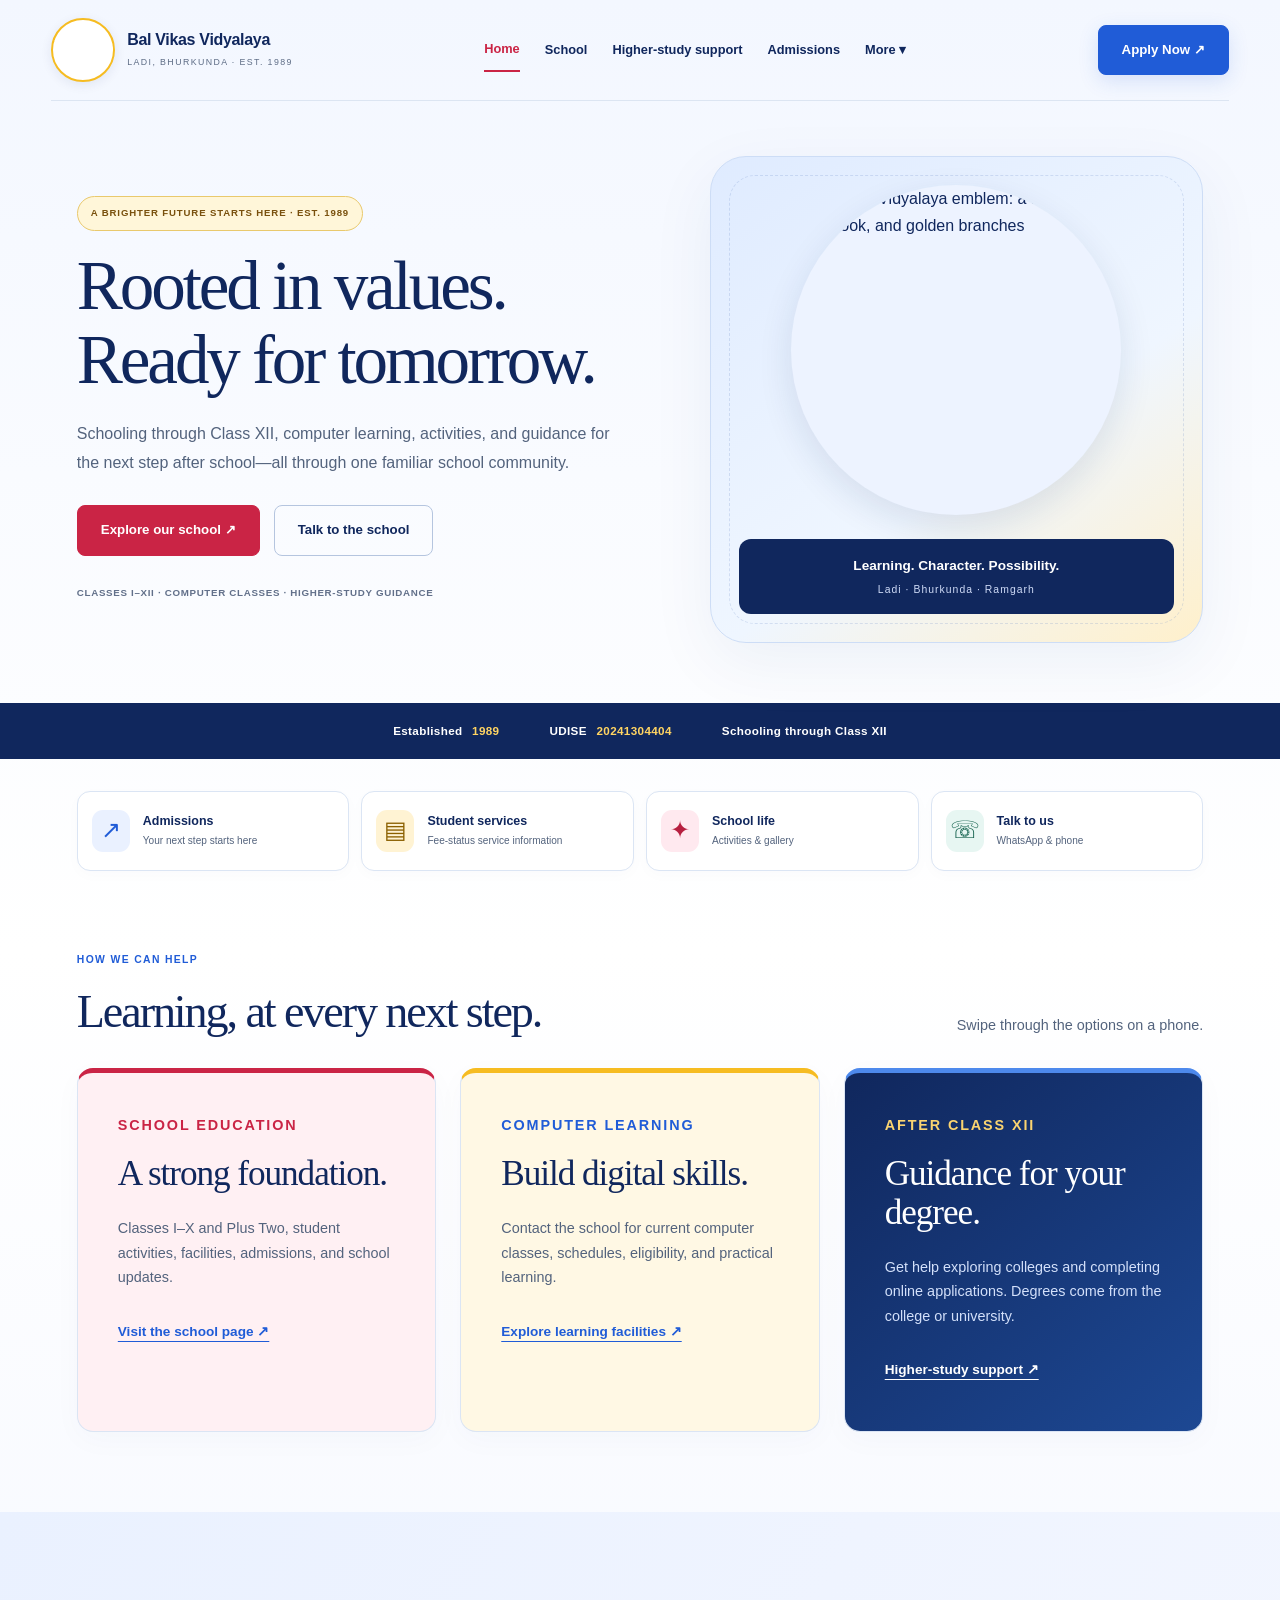
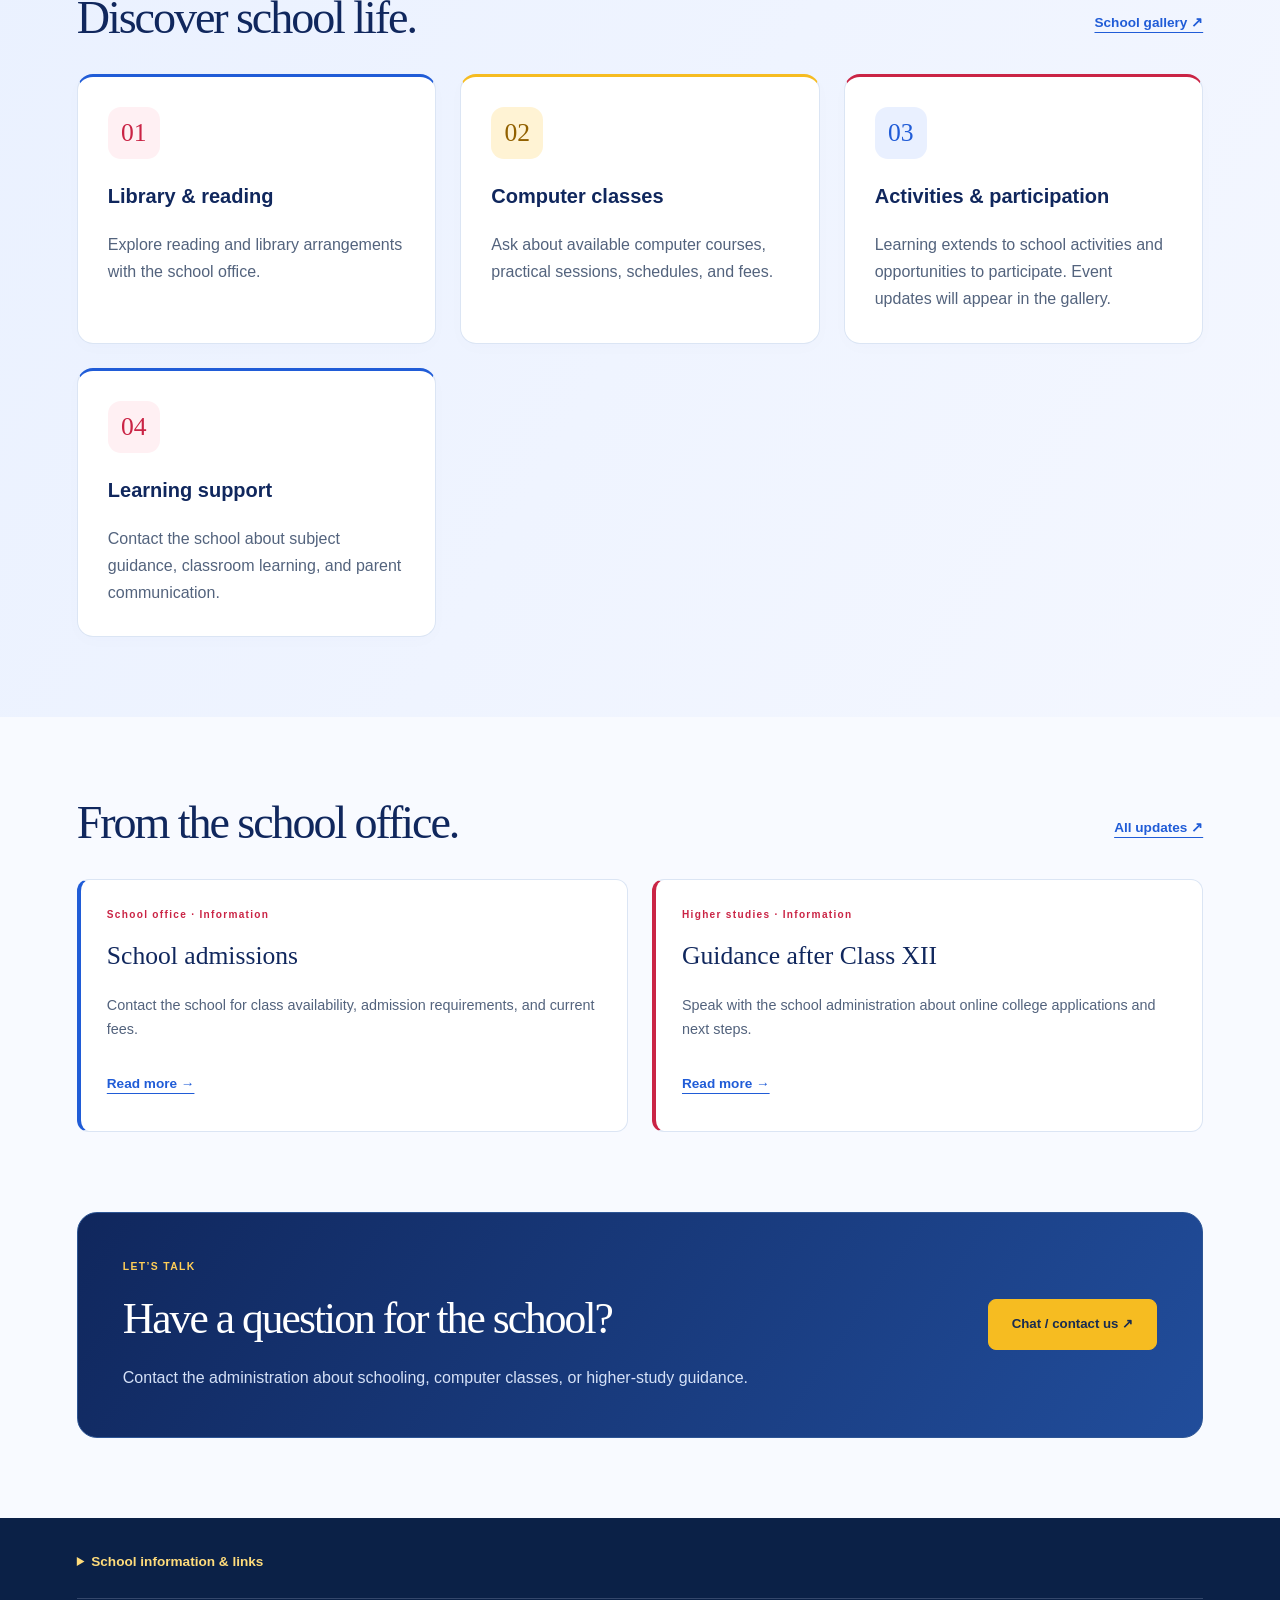
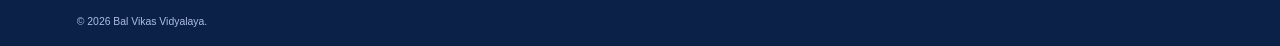
==== commit a7d3a52d: "v2" ====
--- a/index.html
+++ b/index.html
@@ -1,3 +1,3 @@
 <!doctype html>
-<html lang="en"><head><meta charset="utf-8"><meta name="viewport" content="width=device-width, initial-scale=1, viewport-fit=cover"><meta name="description" content="Home — Bal Vikas Vidyalaya, Ladi, Bhurkunda, established 1989."><title>Home | Bal Vikas Vidyalaya</title><link rel="stylesheet" href="site.css"><script src="site-config.js" defer></script><script src="site.js" defer></script></head>
-<body data-title="Home"><a class="skip" href="#main">Skip to content</a><div class="demo-banner" data-demo>BAL VIKAS VIDYALAYA · LADI, BHURKUNDA</div><header id="site-header" class="site-header"></header><noscript><div class="info-note">Enable JavaScript to load institution details and navigation. <a href="index.html">Home</a> · <a href="school.html">School</a> · <a href="college.html">Higher-study support</a> · <a href="admissions.html">Admissions</a> · <a href="contact.html">Contact</a></div></noscript><main id="main"><section class="home-hero wrap"><div class="hero-copy"><p class="eyebrow pill">LADI · BHURKUNDA · SINCE 1989</p><h1 data-text="heroTitle"></h1><p class="lead" data-text="heroDescription"></p><div class="actions"><a class="button" href="school.html">Explore our school ↗</a><a class="secondary-button" href="chat.html">Talk to the school</a></div><p class="hero-foot">CLASSES I–XII · COMPUTER CLASSES · HIGHER-STUDY GUIDANCE</p></div><figure class="hero-visual"><img data-hero-image src="assets/school-board.png" alt="School signboard"><figcaption>Our school, our community · Ladi, Bhurkunda</figcaption></figure></section><div class="value-strip"><span>Established <strong data-text="established"></strong></span><span>UDISE <strong data-text="udise"></strong></span><span>Schooling through Class XII</span></div><section class="section wrap"><div class="section-head"><div><p class="eyebrow">HOW WE CAN HELP</p><h2>Learning, at every next step.</h2></div><p>Swipe through the options on a phone.</p></div><div class="grid three mobile-rail"><article class="path-card school-path"><p class="eyebrow">SCHOOL EDUCATION</p><h3>A strong foundation.</h3><p>Classes I–X and Plus Two, student activities, facilities, admissions, and school updates.</p><a href="school.html" class="inline-link">Visit the school page ↗</a></article><article class="path-card"><p class="eyebrow">COMPUTER LEARNING</p><h3>Build digital skills.</h3><p>Contact the school for current computer classes, schedules, eligibility, and practical learning.</p><a href="facilities.html" class="inline-link">Explore learning facilities ↗</a></article><article class="path-card college-path"><p class="eyebrow">AFTER CLASS XII</p><h3>Guidance for your degree.</h3><p>Get help exploring colleges and completing online applications. Degrees come from the college or university.</p><a href="college.html" class="inline-link">Higher-study support ↗</a></article></div></section><section class="tinted"><div class="section wrap"><div class="section-head"><h2>Discover school life.</h2><a href="gallery.html" class="inline-link">School gallery ↗</a></div><div class="grid three mobile-rail" data-facilities></div></div></section><section class="section wrap"><div class="section-head"><h2>From the school office.</h2><a href="notices.html" class="inline-link">All updates ↗</a></div><div class="grid two mobile-rail" data-notices></div></section><section class="cta wrap"><div><p class="eyebrow">LET’S TALK</p><h2>Have a question for the school?</h2><p>Contact the administration about schooling, computer classes, or higher-study guidance.</p></div><a class="button" href="chat.html">Chat / contact us ↗</a></section></main><footer id="site-footer" class="site-footer"></footer><nav id="bottom-nav" class="bottom-nav" aria-label="Mobile navigation"></nav><dialog id="more-menu" aria-labelledby="menu-title"><div class="menu-top"><div><p class="eyebrow">EXPLORE</p><h2 id="menu-title">Find your next step.</h2></div><button type="button" aria-label="Close menu">✕</button></div><nav aria-label="All pages"></nav></dialog></body></html>+<html lang="en"><head><meta name="theme-color" content="#102e62"><meta charset="utf-8"><link rel="icon" href="assets/school-emblem.png"><meta name="viewport" content="width=device-width, initial-scale=1, viewport-fit=cover"><meta name="description" content="Home — Bal Vikas Vidyalaya, Ladi, Bhurkunda, established 1989."><title>Home | Bal Vikas Vidyalaya</title><link rel="stylesheet" href="site.css?v=20261023b"><script src="site-config.js?v=20261023b" defer></script><script src="site.js?v=20261023b" defer></script></head>
+<body data-title="Home"><a class="skip" href="#main">Skip to content</a><div class="demo-banner" data-demo>BAL VIKAS VIDYALAYA · LADI, BHURKUNDA</div><header id="site-header" class="site-header"></header><noscript><div class="info-note">Enable JavaScript to load institution details and navigation. <a href="index.html">Home</a> · <a href="school.html">School</a> · <a href="college.html">Higher-study support</a> · <a href="admissions.html">Admissions</a> · <a href="contact.html">Contact</a></div></noscript><main id="main"><section class="home-hero wrap"><div class="hero-copy"><p class="eyebrow pill">A BRIGHTER FUTURE STARTS HERE · EST. 1989</p><h1 data-text="heroTitle"></h1><p class="lead" data-text="heroDescription"></p><div class="actions"><a class="button" href="school.html">Explore our school ↗</a><a class="secondary-button" href="chat.html">Talk to the school</a></div><p class="hero-foot">CLASSES I–XII · COMPUTER CLASSES · HIGHER-STUDY GUIDANCE</p></div><figure class="hero-visual emblem-hero"><img data-hero-image src="assets/school-emblem.png" alt="Bal Vikas Vidyalaya emblem" width="1254" height="1254" fetchpriority="high"><figcaption><strong>Learning. Character. Possibility.</strong><span>Ladi · Bhurkunda · Ramgarh</span></figcaption></figure></section><div class="value-strip"><span>Established <strong data-text="established"></strong></span><span>UDISE <strong data-text="udise"></strong></span><span>Schooling through Class XII</span></div><section class="quick-links wrap" aria-label="Quick access"><a href="apply.html"><span>↗</span><div><strong>Admissions</strong><small>Your next step starts here</small></div></a><a href="fees.html"><span>▤</span><div><strong>Student services</strong><small>Fee-status service information</small></div></a><a href="gallery.html"><span>✦</span><div><strong>School life</strong><small>Activities & gallery</small></div></a><a href="chat.html"><span>☏</span><div><strong>Talk to us</strong><small>WhatsApp & phone</small></div></a></section><section class="section wrap"><div class="section-head"><div><p class="eyebrow">HOW WE CAN HELP</p><h2>Learning, at every next step.</h2></div><p>Swipe through the options on a phone.</p></div><div class="grid three mobile-rail"><article class="path-card school-path"><p class="eyebrow">SCHOOL EDUCATION</p><h3>A strong foundation.</h3><p>Classes I–X and Plus Two, student activities, facilities, admissions, and school updates.</p><a href="school.html" class="inline-link">Visit the school page ↗</a></article><article class="path-card"><p class="eyebrow">COMPUTER LEARNING</p><h3>Build digital skills.</h3><p>Contact the school for current computer classes, schedules, eligibility, and practical learning.</p><a href="facilities.html" class="inline-link">Explore learning facilities ↗</a></article><article class="path-card college-path"><p class="eyebrow">AFTER CLASS XII</p><h3>Guidance for your degree.</h3><p>Get help exploring colleges and completing online applications. Degrees come from the college or university.</p><a href="college.html" class="inline-link">Higher-study support ↗</a></article></div></section><section class="tinted"><div class="section wrap"><div class="section-head"><h2>Discover school life.</h2><a href="gallery.html" class="inline-link">School gallery ↗</a></div><div class="grid three mobile-rail" data-facilities></div></div></section><section class="section wrap"><div class="section-head"><h2>From the school office.</h2><a href="notices.html" class="inline-link">All updates ↗</a></div><div class="grid two mobile-rail" data-notices></div></section><section class="cta wrap"><div><p class="eyebrow">LET’S TALK</p><h2>Have a question for the school?</h2><p>Contact the administration about schooling, computer classes, or higher-study guidance.</p></div><a class="button" href="chat.html">Chat / contact us ↗</a></section></main><footer id="site-footer" class="site-footer"></footer><nav id="bottom-nav" class="bottom-nav" aria-label="Mobile navigation"></nav><dialog id="more-menu" aria-labelledby="menu-title"><div class="menu-top"><div><p class="eyebrow">EXPLORE</p><h2 id="menu-title">Find your next step.</h2></div><button type="button" aria-label="Close menu">✕</button></div><nav aria-label="All pages"></nav></dialog></body></html>
--- a/site.css
+++ b/site.css
@@ -13,3 +13,22 @@
 @media(max-width:1100px){.desktop-nav{gap:12px}.desktop-nav a,.nav-more{font-size:.73rem}}
 @media(max-width:900px){.home-hero{gap:25px}.hero-visual{border-radius:15px}.hero-visual img{aspect-ratio:2/1}.footer-grid{grid-template-columns:1fr 1fr;gap:18px}.footer-grid>div:first-child{grid-column:1/-1}.mobile-rail{display:grid;grid-auto-flow:column;grid-template-columns:none;grid-auto-columns:minmax(0,80%);gap:16px;overflow-x:auto;scroll-snap-type:x mandatory;overscroll-behavior-x:contain;padding:3px 0 16px;scroll-padding-inline:0}.mobile-rail>*{scroll-snap-align:start;min-width:0}.mobile-rail .path-card{padding:26px}.mobile-rail .path-card h3{font-size:2rem}.school-stats{grid-template-columns:repeat(2,minmax(0,1fr))}.section{padding-block:42px}.site-footer{padding-top:18px}#more-menu{padding:0}#more-menu nav{padding-bottom:calc(20px + env(safe-area-inset-bottom))}}
 @media(max-width:560px){.school-stats article{padding:18px}.school-stats strong{font-size:1.35rem}.school-stats span{font-size:.7rem}.school-stats{gap:10px}.footer-grid{grid-template-columns:repeat(2,minmax(0,1fr));gap:18px}.footer-grid>div:first-child{grid-column:1/-1}.site-footer strong{font-size:1rem}.site-footer .copyright{font-size:.6rem}.site-footer h3{font-size:.75rem}.site-footer a{font-size:.73rem}.home-hero h1{font-size:clamp(2rem,8.8vw,2.9rem)}.brand strong{max-width:160px}.mobile-rail{grid-auto-columns:86%}.cta{padding:26px}.cta .button{min-height:46px}.menu-top{padding:20px 6% 10px}.menu-top h2{font-size:1.55rem}#more-menu nav{padding-inline:6%}}
+/* 2026 school identity: navy, vermilion, golden yellow, and sky blue. */
+:root{--navy:#10275d;--blue:#205cd7;--red:#ca2445;--paper:#f8faff;--gold:#f6bc21;--line:#dbe5f4}
+body{background:linear-gradient(180deg,#f3f7ff 0,#fff 950px,#f8faff 1600px)}
+.site-header{position:relative;padding-block:18px;border-bottom:1px solid #dce5f2}
+.brand-mark{width:64px;height:64px;border-radius:50%;background:white;border:2px solid #f6bc21;box-shadow:0 3px 12px #10275d15}.brand-mark img{object-fit:contain;border-radius:50%}.brand strong{font-size:1rem;letter-spacing:-.02em}.brand small{font-size:.55rem;color:#5d6c85}
+.desktop-nav a{border-radius:0}.desktop-nav a:hover,.nav-more:hover{color:var(--red)}
+.header-apply{background:var(--blue);border-color:var(--blue);box-shadow:0 6px 20px #205cd725}.header-apply:hover{background:#1747aa}
+.home-hero{position:relative;padding:55px 0 60px;gap:65px}.home-hero h1{font-size:clamp(2.7rem,5.4vw,4.8rem);line-height:1.08;max-width:640px}.home-hero .hero-copy{position:relative}.home-hero .pill{border:1px solid #e9c96d;background:#fff6d9;color:#79500d;border-radius:30px;padding:8px 13px;font-size:.6rem;letter-spacing:.09em}.home-hero .lead{font-size:1rem;max-width:540px}.hero-foot{color:#62708a;font-weight:bold;letter-spacing:.07em;line-height:1.9}
+.emblem-hero{position:relative;border-radius:36px;background:linear-gradient(145deg,#dfebff,#eff6ff 60%,#fff0cb);border:1px solid #cdddf6;padding:28px;box-shadow:0 20px 65px #153c7810;overflow:visible;isolation:isolate}.emblem-hero:before{content:'';position:absolute;inset:18px;border:1px dashed #6b8ac638;border-radius:26px;z-index:-1}.emblem-hero img{width:100%;max-width:330px;margin:auto;aspect-ratio:1;object-fit:contain;height:auto;border-radius:50%;box-shadow:0 12px 35px #11295e1c}.emblem-hero figcaption{margin-top:24px;background:var(--navy);color:white;display:flex;flex-direction:column;align-items:center;text-align:center;gap:4px;border-radius:12px;padding:15px 12px}.emblem-hero figcaption strong{font-size:.85rem}.emblem-hero figcaption span{font-size:.65rem;color:#cfdbf7;letter-spacing:.1em}
+.value-strip{background:var(--navy);color:white;border:0;gap:50px;font-size:.73rem;padding:18px 6%;letter-spacing:.03em}.value-strip strong{color:#ffd462;margin-left:6px}
+.quick-links{display:grid;grid-template-columns:repeat(4,minmax(0,1fr));gap:12px;padding-top:32px}.quick-links>a{display:flex;align-items:center;gap:13px;border:1px solid var(--line);background:white;text-decoration:none;border-radius:13px;padding:18px 14px;min-width:0;box-shadow:0 4px 15px #163a7705}.quick-links>a>span{background:#eaf1ff;color:#205cd7;border-radius:11px;display:grid;place-items:center;width:38px;height:42px;flex-shrink:0;font-size:1.5rem}.quick-links>a:nth-child(2)>span{background:#fff3d3;color:#8b6000}.quick-links>a:nth-child(3)>span{background:#ffe9ef;color:#b72040}.quick-links>a:nth-child(4)>span{background:#e7f6f2;color:#16634f}.quick-links strong{display:block;font-size:.78rem;line-height:1.4}.quick-links small{display:block;color:var(--text);font-size:.63rem;margin-top:3px;line-height:1.4}.quick-links a:hover{border-color:#7b9ddc}
+.page-hero{position:relative;background:linear-gradient(115deg,#edf3ff,#f7f9ff 65%,#fff2cf);padding:45px 36px;border:1px solid var(--line);border-radius:22px;margin-top:20px}.page-hero:before{content:'';position:absolute;left:-1px;top:35px;height:50px;width:5px;background:var(--red);border-radius:5px}.page-hero h1{font-size:clamp(2.5rem,5vw,4.3rem);max-width:920px}.page-hero .eyebrow{color:var(--red)}.page-hero .lead{font-size:.98rem}
+.path-card{border:1px solid var(--line);border-top:5px solid var(--gold);background:#fff8e4;box-shadow:0 8px 30px #153c7807}.path-card h3{font-size:2.2rem}.path-card p{font-size:.9rem}.school-path{border-top-color:var(--red);background:#fff0f3}.college-path{background:linear-gradient(140deg,#10275d,#1d4893);border-top-color:#4d89ec}.college-path .eyebrow{color:#fbd470}.card{border-radius:16px;box-shadow:0 4px 18px #153c7804}.card:nth-child(3n+1){border-top:3px solid var(--blue)}.card:nth-child(3n+2){border-top:3px solid var(--gold)}.card:nth-child(3n+3){border-top:3px solid var(--red)}.feature-number{display:inline-grid;place-items:center;width:52px;height:52px;background:#fff0f3;border-radius:13px;font-size:1.6rem}.card:nth-child(3n+2) .feature-number{background:#fff3d4;color:#926100}.card:nth-child(3n+3) .feature-number{background:#e9f0ff;color:#205cd7}.tinted{background:linear-gradient(120deg,#eaf1ff,#f4f7ff)}.notice-card{background:white;border:1px solid var(--line);border-left:4px solid var(--blue);padding:26px;border-radius:12px}.notice-card:nth-child(even){border-left-color:var(--red)}
+.cta{background:linear-gradient(125deg,#10275d,#214d9b);border:1px solid #2d5594;border-radius:20px;position:relative}.cta .button{background:var(--gold);border-color:var(--gold);color:#172b51}.cta .button:hover{background:#ffcf50}.cta .eyebrow{color:#ffce57}.cta h2{font-size:clamp(2rem,3.4vw,2.9rem)}.gallery-card{box-shadow:0 5px 24px #153c7809}.school-stats article:nth-child(1){background:#fff5d9;border-color:#ecd79d}.school-stats article:nth-child(2){background:#edf3ff}.school-stats article:nth-child(3){background:#fff0f3}.school-stats article:nth-child(4){background:#eaf7f3}.school-stats strong{color:var(--navy)}
+.footer-details>summary{color:#ffdc7b}.site-footer{background:#0b2147}.footer-grid a{padding-block:3px}.site-footer .copyright{color:#aabfe2}.bottom-nav{box-shadow:0 -4px 18px #10275d0b}.bottom-nav [aria-current]{background:#eaf1ff;color:#184fbd}.bottom-nav button[aria-expanded=true]{background:#fff2d6;color:#745000}.menu-top{border-top:4px solid var(--gold);border-radius:20px 20px 0 0}.menu-top .eyebrow{color:var(--red)}
+@media(max-width:1100px){.brand strong{font-size:.9rem}.brand-mark{width:54px;height:54px}.home-hero{gap:35px}.quick-links{grid-template-columns:repeat(2,minmax(0,1fr))}.emblem-hero{padding:22px}.emblem-hero img{max-width:280px}}
+@media(max-width:900px){.home-hero{padding:35px 0;gap:28px}.home-hero h1{font-size:clamp(2.6rem,8vw,4rem)}.hero-copy .actions{margin-bottom:18px}.emblem-hero{width:100%;max-width:650px;padding:24px;border-radius:25px;display:grid;grid-template-columns:1fr 1fr;align-items:center;gap:22px}.emblem-hero img{width:100%;max-width:220px;aspect-ratio:1}.emblem-hero figcaption{margin:0;background:none;color:var(--navy);padding:0;align-items:start;text-align:left;gap:10px}.emblem-hero figcaption strong{font:1.6rem/1.15 Georgia,serif}.emblem-hero figcaption span{color:#506587;font-size:.6rem;line-height:1.8}.value-strip{gap:8px 22px;line-height:1.7;font-size:.65rem;padding:15px 6%}.quick-links{gap:12px;padding-top:24px}.quick-links>a{padding:14px}.page-hero{padding:32px 26px;margin-top:14px}.page-hero h1{font-size:clamp(2.3rem,7.2vw,3.4rem)}}
+@media(max-width:560px){.brand-mark{width:45px;height:45px}.brand strong{font-size:.77rem;max-width:155px}.brand small{font-size:.44rem;letter-spacing:.05em}.site-header{padding-block:13px;gap:9px}.header-apply{font-size:.65rem;padding:9px 10px}.home-hero h1{font-size:clamp(2.15rem,9.4vw,3.15rem)}.home-hero .pill{font-size:.48rem;padding:7px 10px;letter-spacing:.06em}.home-hero .lead{font-size:.91rem}.hero-foot{font-size:.52rem}.emblem-hero{padding:20px 16px;gap:18px}.emblem-hero img{max-width:165px}.emblem-hero figcaption strong{font-size:1.35rem}.emblem-hero figcaption span{font-size:.55rem;letter-spacing:.04em}.quick-links{gap:10px}.quick-links>a{gap:9px;padding:12px 9px}.quick-links>a>span{width:30px;height:35px;border-radius:8px;font-size:1.2rem}.quick-links strong{font-size:.68rem}.quick-links small{font-size:.56rem}.page-hero{padding:28px 22px}.page-hero h1{font-size:clamp(2.05rem,8.6vw,2.8rem)}.page-hero .lead{font-size:.9rem}.path-card h3{font-size:2rem}.notice-card{padding:22px}.notice-card h3{font-size:1.4rem}.cta h2{font-size:2rem}.section{padding-block:40px}}
+@media(prefers-reduced-motion:no-preference){.button,.secondary-button,.quick-links a{transition:background .15s,border-color .15s}}
